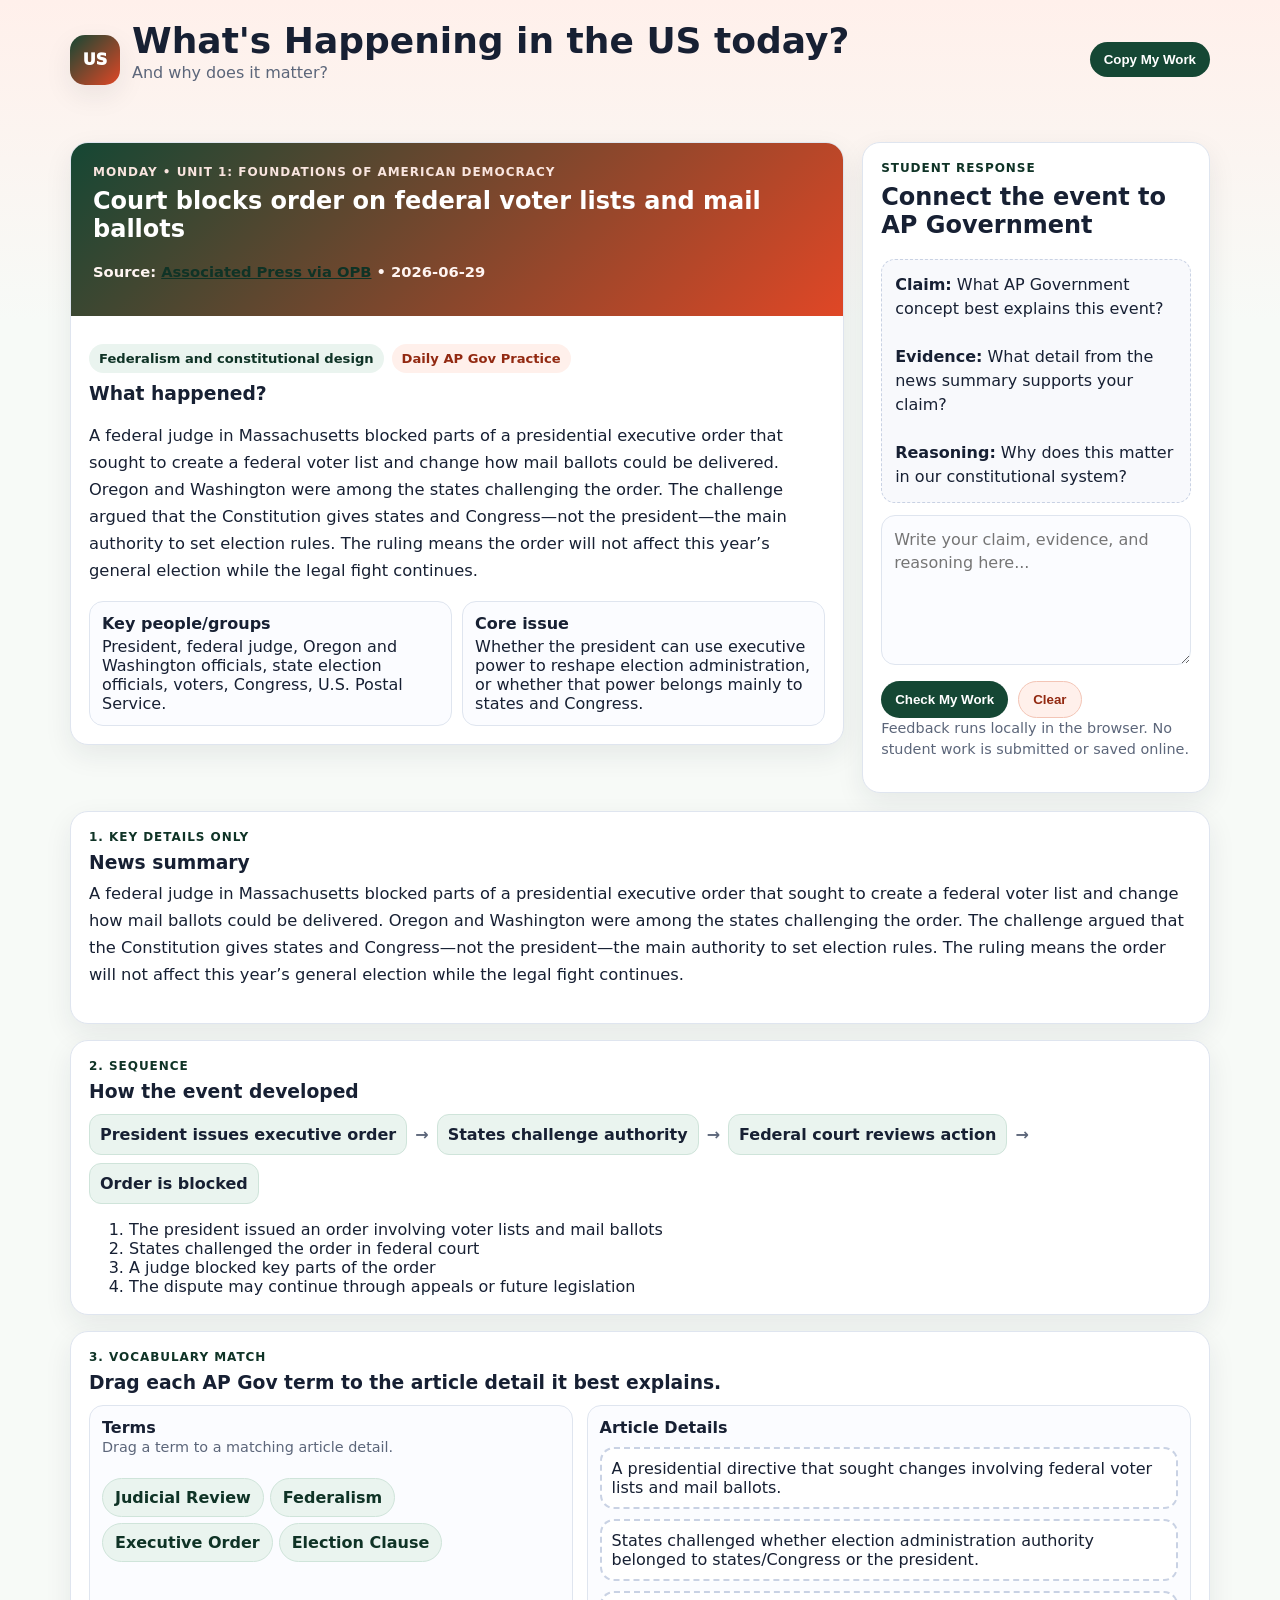
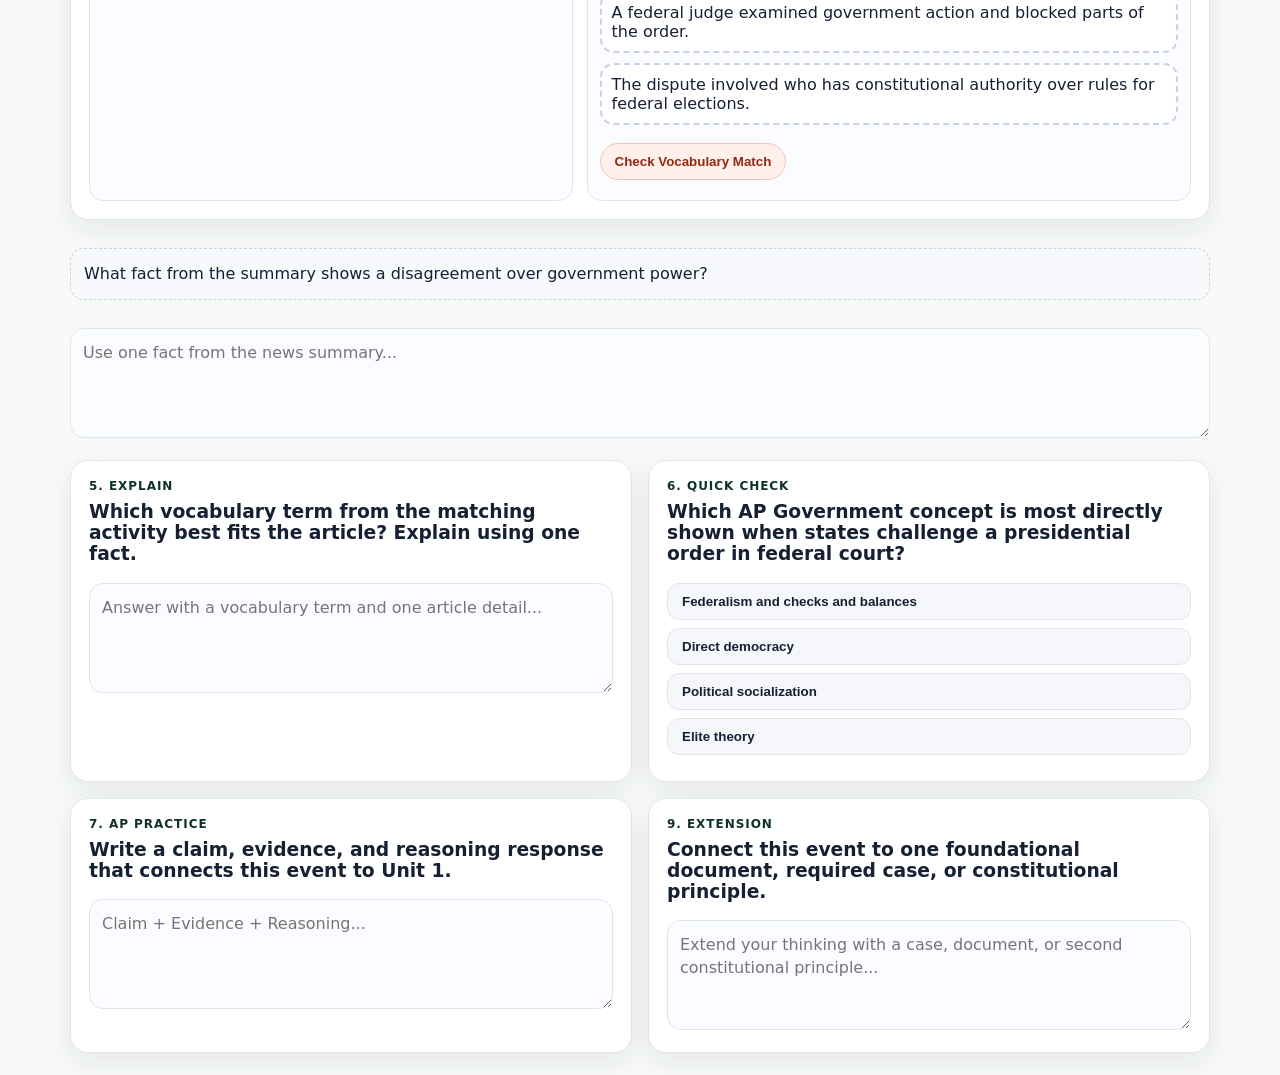
==== index.html @ f86e72f5 "Add files via upload" ====
<!DOCTYPE html>
<html lang="en">
<head>
  <meta charset="UTF-8" />
  <meta name="viewport" content="width=device-width, initial-scale=1.0" />
  <title>What's Happening in the US today?</title>
  <link rel="stylesheet" href="style.css" />
</head>
<body>
  <header class="site-header">
    <div class="brand-wrap">
      <div class="logo" aria-hidden="true">US</div>
      <div>
        <h1>What's Happening in the US today?</h1>
        <p class="subtitle">And why does it matter?</p>
      </div>
    </div>
    <button id="copyWorkBtn" class="primary-btn">Copy My Work</button>
  </header>

  <main>
    <section class="top-grid" aria-label="Daily government current event">
      <article id="dailyCard" class="card hero-card"></article>

      <aside class="card response-card">
        <p class="eyebrow">Student Response</p>
        <h2>Connect the event to AP Government</h2>
        <div class="prompt-box">
          <strong>Claim:</strong> What AP Government concept best explains this event?<br><br>
          <strong>Evidence:</strong> What detail from the news summary supports your claim?<br><br>
          <strong>Reasoning:</strong> Why does this matter in our constitutional system?
        </div>
        <label class="sr-only" for="dailyResponse">Daily AP Government response</label>
        <textarea id="dailyResponse" placeholder="Write your claim, evidence, and reasoning here..."></textarea>
        <div class="button-row">
          <button id="checkDailyBtn" class="primary-btn">Check My Work</button>
          <button id="clearFeedbackBtn" class="secondary-btn">Clear</button>
        </div>
        <div id="dailyFeedback" class="feedback-panel hidden" aria-live="polite"></div>
        <p class="small-note">Feedback runs locally in the browser. No student work is submitted or saved online.</p>
      </aside>
    </section>

    <section id="lessonFlow" class="lesson-flow" aria-label="Daily lesson flow"></section>
    <section id="dailyTasks" class="task-grid" aria-label="Daily student tasks"></section>
  </main>

  <div id="toast" class="toast" role="status" aria-live="polite">Copied!</div>
  <script src="script.js"></script>
</body>
</html>
---- style.css ----
:root{
  --mv-green:#154734;
  --mv-green-dark:#0f3326;
  --mv-orange:#e04726;
  --bg:#f7faf7;
  --card:#ffffff;
  --ink:#172033;
  --muted:#5c667a;
  --line:#dfe5ef;
  --soft-green:#eaf4ef;
  --soft-orange:#fff0eb;
  --good:#eaf8f1;
  --good-border:#9cd9bc;
  --revise:#fff8df;
  --revise-border:#e2c26a;
  --wrong:#fff0f0;
  --wrong-border:#e2a5a5;
  --shadow:0 10px 28px rgba(23,32,51,.08);
  --radius:18px;
}
*{box-sizing:border-box}
body{
  margin:0;
  font-family:Inter,system-ui,-apple-system,BlinkMacSystemFont,"Segoe UI",sans-serif;
  color:var(--ink);
  background:linear-gradient(180deg,var(--soft-orange) 0%,var(--bg) 320px);
}
.site-header,main{max-width:1180px;margin:auto;padding:22px 20px}
.site-header{display:flex;justify-content:space-between;gap:16px;align-items:center;flex-wrap:wrap}
.brand-wrap{display:flex;align-items:center;gap:12px}
.logo{width:50px;height:50px;border-radius:15px;display:grid;place-items:center;color:white;font-weight:950;background:linear-gradient(135deg,var(--mv-green),var(--mv-orange));box-shadow:var(--shadow)}
h1,h2,h3,p{margin-top:0}h1{margin-bottom:3px;font-size:clamp(1.45rem,4vw,2.25rem);line-height:1.05}.subtitle,.small-note{color:var(--muted)}
.small-note{font-size:.9rem;line-height:1.45}.top-grid{display:grid;grid-template-columns:minmax(0,1.38fr) minmax(320px,.62fr);gap:18px;align-items:start}.card,.lesson-section{background:var(--card);border:1px solid var(--line);border-radius:var(--radius);padding:18px;box-shadow:var(--shadow)}
.hero-card{padding:0;overflow:hidden}.hero-banner{padding:22px;background:linear-gradient(135deg,var(--mv-green),var(--mv-orange));color:white}.hero-body{padding:18px}.eyebrow{margin:0 0 8px;text-transform:uppercase;letter-spacing:.08em;color:var(--mv-green-dark);font-weight:900;font-size:.75rem}.hero-card .eyebrow{color:#f9e5df}.meta{color:var(--muted);font-weight:650;font-size:.92rem}.hero-card .meta{color:#fff5f2}.pillrow{display:flex;gap:8px;flex-wrap:wrap;margin:10px 0}.pill{display:inline-flex;align-items:center;border-radius:999px;padding:7px 10px;background:var(--soft-green);color:var(--mv-green-dark);font-weight:800;font-size:.82rem}.pill.orange{background:var(--soft-orange);color:#922911}.key-details{display:grid;grid-template-columns:repeat(2,minmax(0,1fr));gap:10px}.detail{border:1px solid var(--line);border-radius:14px;padding:12px;background:#fbfcff}.detail strong{display:block;margin-bottom:4px}.summary-text{font-size:1.02rem;line-height:1.65}.lesson-flow{display:grid;gap:16px;margin-top:18px}.lesson-section h3{margin-bottom:8px}.process-flow{display:flex;flex-wrap:wrap;gap:8px;align-items:center;margin:12px 0}.flow-step{background:var(--soft-green);border:1px solid #cfe4da;border-radius:12px;padding:10px;font-weight:800}.flow-arrow{font-weight:900;color:var(--muted)}.timeline{margin-bottom:0}.task-grid{display:grid;grid-template-columns:repeat(2,minmax(0,1fr));gap:16px;margin-top:18px}.prompt-box{background:#f8f9fc;border:1px dashed #c9d2e4;border-radius:14px;padding:13px;margin:12px 0;line-height:1.5}textarea{width:100%;min-height:150px;resize:vertical;border:1px solid var(--line);border-radius:14px;padding:12px;font:inherit;line-height:1.45;background:#fbfcff}.mini-response{min-height:110px}.button-row{display:flex;gap:10px;flex-wrap:wrap;margin-top:12px}button{border:0;border-radius:999px;padding:10px 14px;font-weight:800;cursor:pointer}.primary-btn{background:var(--mv-green);color:white}.secondary-btn{background:var(--soft-orange);color:#922911;border:1px solid #f3c5b6}.source-link{color:var(--mv-green-dark);font-weight:850}.mcq-choice{display:block;width:100%;text-align:left;border-radius:12px;margin:8px 0;background:#f5f7fb;color:var(--ink);border:1px solid var(--line)}.mcq-choice.correct{background:var(--good);border-color:var(--good-border)}.mcq-choice.wrong{background:var(--wrong);border-color:var(--wrong-border)}.feedback-panel,.mini-feedback{margin-top:10px;border:1px solid var(--line);border-radius:16px;background:#fbfcff;padding:14px}.mini-feedback.good,.feedback-panel.good{border-color:var(--good-border);background:var(--good)}.mini-feedback.revise,.feedback-panel.revise{border-color:var(--revise-border);background:var(--revise)}.mini-feedback.start{border-color:#c9d2e4;background:#fbfcff}.score-row{display:flex;justify-content:space-between;gap:12px;border-bottom:1px solid var(--line);padding:10px 0}.score-row:last-child{border-bottom:0}.score-badge{background:var(--soft-green);color:var(--mv-green-dark);border-radius:999px;padding:6px 10px;font-weight:900;white-space:nowrap}.feedback-list{margin-top:8px}.vocab-match{display:grid;grid-template-columns:1fr 1.25fr;gap:14px;margin-top:12px}.term-bank,.drop-list{border:1px solid var(--line);border-radius:14px;padding:12px;background:#fbfcff}.term-chip{display:inline-block;margin:6px 6px 0 0;border-radius:999px;padding:9px 12px;background:var(--soft-green);color:var(--mv-green-dark);font-weight:850;cursor:grab;border:1px solid #cfe4da}.drop-zone{min-height:52px;border:2px dashed #c9d2e4;border-radius:14px;padding:10px;margin:10px 0;background:white}.drop-zone.over{border-color:var(--mv-green);background:var(--soft-green)}.drop-zone.correct{border-color:var(--good-border);background:var(--good)}.drop-zone.wrong{border-color:var(--wrong-border);background:var(--wrong)}.drop-zone .placed{font-weight:900;color:var(--mv-green-dark)}.hidden{display:none}.toast{position:fixed;right:18px;bottom:18px;background:var(--ink);color:white;padding:12px 16px;border-radius:999px;box-shadow:var(--shadow);opacity:0;transform:translateY(10px);transition:.2s}.toast.show{opacity:1;transform:translateY(0)}.sr-only{position:absolute;width:1px;height:1px;padding:0;margin:-1px;overflow:hidden;clip:rect(0,0,0,0);white-space:nowrap;border:0}
@media(max-width:850px){.site-header,main{padding:16px}.top-grid,.task-grid,.key-details,.vocab-match{grid-template-columns:1fr}.button-row{width:100%}.button-row button,.site-header button{flex:1}.flow-arrow{display:none}}
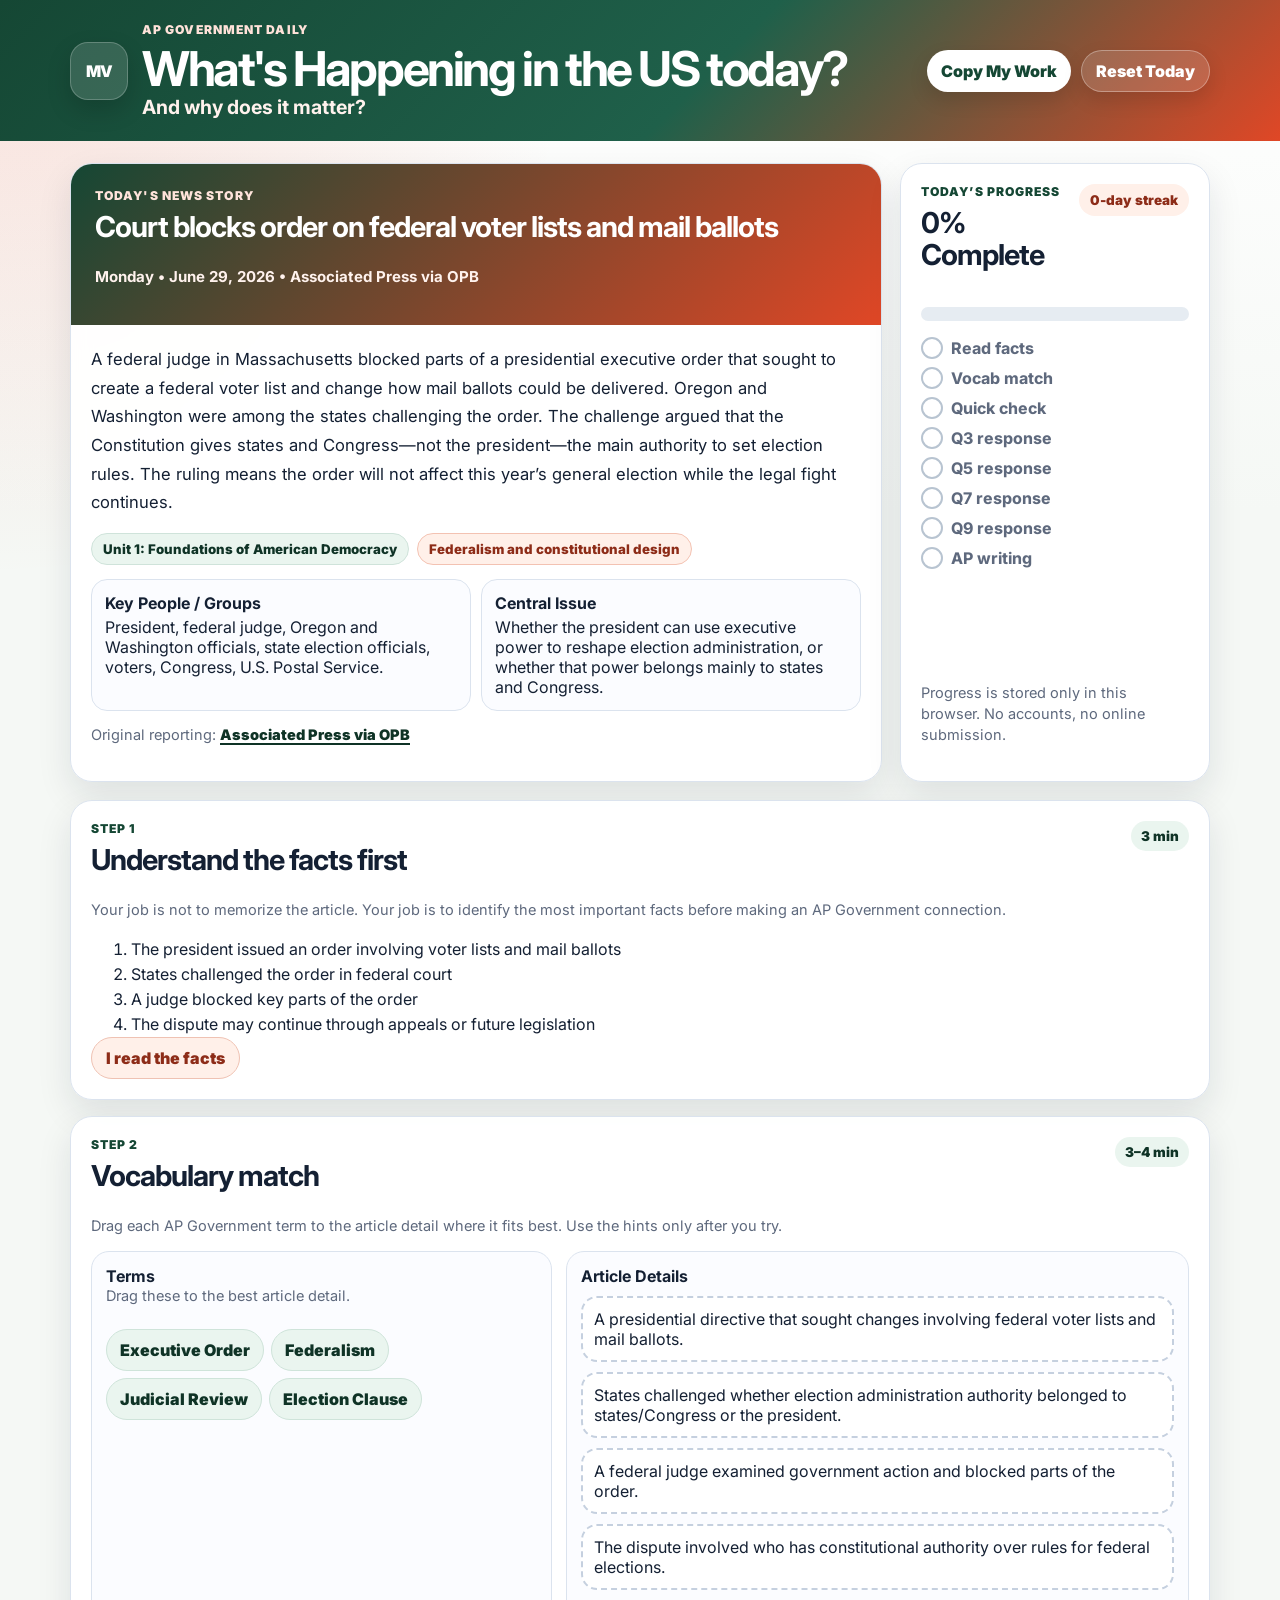
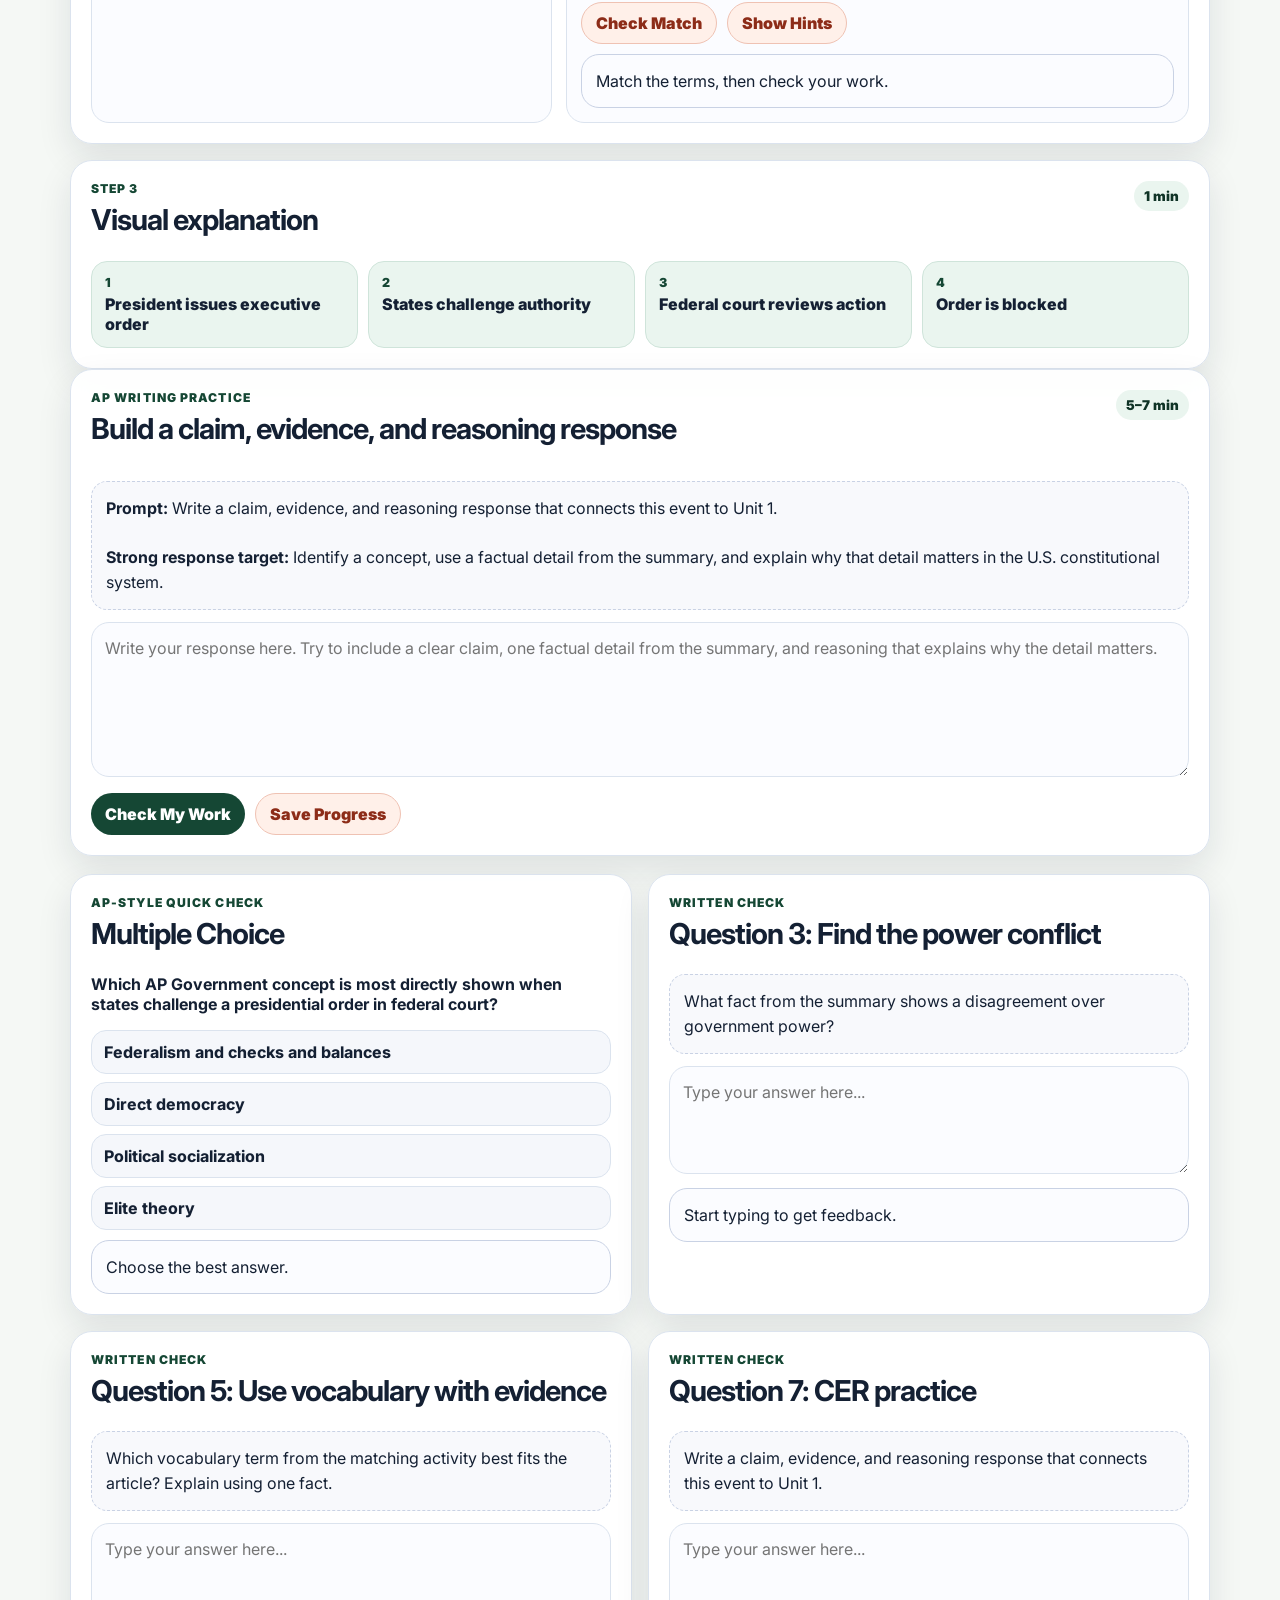
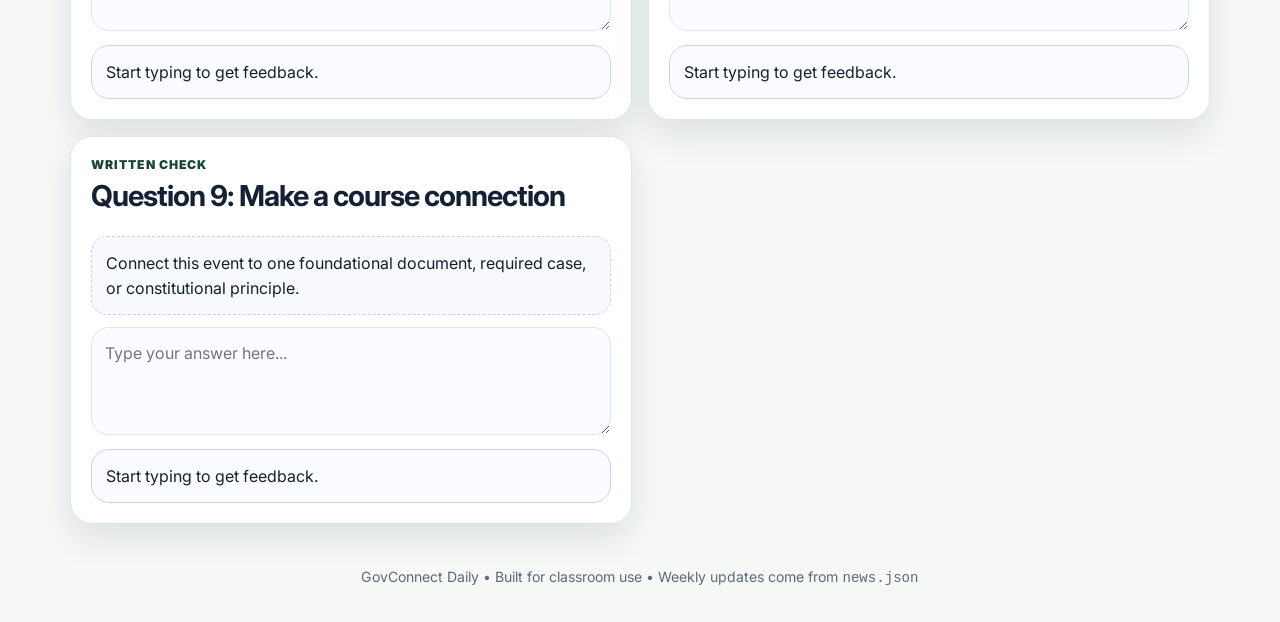
==== commit f635a644: "Add files via upload" ====
--- a/index.html
+++ b/index.html
@@ -3,49 +3,82 @@
 <head>
   <meta charset="UTF-8" />
   <meta name="viewport" content="width=device-width, initial-scale=1.0" />
+  <meta name="description" content="A daily AP Government current-events learning activity." />
   <title>What's Happening in the US today?</title>
+  <link rel="preconnect" href="https://fonts.googleapis.com">
+  <link rel="preconnect" href="https://fonts.gstatic.com" crossorigin>
+  <link href="https://fonts.googleapis.com/css2?family=Inter:wght@400;600;700;800;900&display=swap" rel="stylesheet">
   <link rel="stylesheet" href="style.css" />
 </head>
 <body>
+  <a class="skip-link" href="#mainContent">Skip to lesson</a>
+
   <header class="site-header">
-    <div class="brand-wrap">
-      <div class="logo" aria-hidden="true">US</div>
-      <div>
-        <h1>What's Happening in the US today?</h1>
-        <p class="subtitle">And why does it matter?</p>
+    <div class="header-shell">
+      <div class="brand-wrap">
+        <div class="logo" aria-hidden="true">MV</div>
+        <div>
+          <p class="eyebrow light">AP Government Daily</p>
+          <h1>What's Happening in the US today?</h1>
+          <p class="subtitle">And why does it matter?</p>
+        </div>
+      </div>
+      <div class="header-actions">
+        <button id="copyWorkBtn" class="header-btn">Copy My Work</button>
+        <button id="resetDayBtn" class="header-btn secondary">Reset Today</button>
       </div>
     </div>
-    <button id="copyWorkBtn" class="primary-btn">Copy My Work</button>
   </header>
 
-  <main>
-    <section class="top-grid" aria-label="Daily government current event">
-      <article id="dailyCard" class="card hero-card"></article>
+  <main id="mainContent" class="app-shell">
+    <section class="dashboard-grid" aria-label="Daily overview">
+      <article id="dailyCard" class="card hero-card loading-card">
+        <p class="eyebrow">Loading</p>
+        <h2>Loading today's story...</h2>
+      </article>
 
-      <aside class="card response-card">
-        <p class="eyebrow">Student Response</p>
-        <h2>Connect the event to AP Government</h2>
-        <div class="prompt-box">
-          <strong>Claim:</strong> What AP Government concept best explains this event?<br><br>
-          <strong>Evidence:</strong> What detail from the news summary supports your claim?<br><br>
-          <strong>Reasoning:</strong> Why does this matter in our constitutional system?
+      <aside class="card progress-card" aria-label="Progress tracker">
+        <div class="progress-topline">
+          <div>
+            <p class="eyebrow">Today’s Progress</p>
+            <h2 id="progressLabel">0% Complete</h2>
+          </div>
+          <div id="streakBadge" class="streak-badge" title="Stored only on this device">0-day streak</div>
         </div>
-        <label class="sr-only" for="dailyResponse">Daily AP Government response</label>
-        <textarea id="dailyResponse" placeholder="Write your claim, evidence, and reasoning here..."></textarea>
-        <div class="button-row">
-          <button id="checkDailyBtn" class="primary-btn">Check My Work</button>
-          <button id="clearFeedbackBtn" class="secondary-btn">Clear</button>
-        </div>
-        <div id="dailyFeedback" class="feedback-panel hidden" aria-live="polite"></div>
-        <p class="small-note">Feedback runs locally in the browser. No student work is submitted or saved online.</p>
+        <div class="progress-track" aria-hidden="true"><div id="progressFill" class="progress-fill"></div></div>
+        <ol id="progressSteps" class="progress-steps"></ol>
+        <p class="small-note privacy-note">Progress is stored only in this browser. No accounts, no online submission.</p>
       </aside>
     </section>
 
     <section id="lessonFlow" class="lesson-flow" aria-label="Daily lesson flow"></section>
+
+    <section class="card response-card" aria-label="AP Government written response">
+      <div class="section-heading">
+        <div>
+          <p class="eyebrow">AP Writing Practice</p>
+          <h2>Build a claim, evidence, and reasoning response</h2>
+        </div>
+        <span class="time-pill">5–7 min</span>
+      </div>
+      <div id="writingPrompt" class="prompt-box"></div>
+      <label class="sr-only" for="dailyResponse">Daily AP Government response</label>
+      <textarea id="dailyResponse" placeholder="Write your response here. Try to include a clear claim, one factual detail from the summary, and reasoning that explains why the detail matters."></textarea>
+      <div class="button-row">
+        <button id="checkDailyBtn" class="primary-btn">Check My Work</button>
+        <button id="saveDailyBtn" class="secondary-btn">Save Progress</button>
+      </div>
+      <div id="dailyFeedback" class="feedback-panel hidden" aria-live="polite"></div>
+    </section>
+
     <section id="dailyTasks" class="task-grid" aria-label="Daily student tasks"></section>
   </main>
 
-  <div id="toast" class="toast" role="status" aria-live="polite">Copied!</div>
+  <footer class="footer-shell">
+    <p>GovConnect Daily • Built for classroom use • Weekly updates come from <code>news.json</code></p>
+  </footer>
+
+  <div id="toast" class="toast" role="status" aria-live="polite">Saved</div>
   <script src="script.js"></script>
 </body>
 </html>
--- a/style.css
+++ b/style.css
@@ -1,35 +1,31 @@
 :root{
   --mv-green:#154734;
-  --mv-green-dark:#0f3326;
+  --mv-green-2:#0f3326;
+  --mv-green-3:#1f6a50;
   --mv-orange:#e04726;
-  --bg:#f7faf7;
+  --mv-orange-2:#b93419;
+  --cream:#fff8f1;
+  --bg:#f5f8f5;
   --card:#ffffff;
-  --ink:#172033;
-  --muted:#5c667a;
-  --line:#dfe5ef;
-  --soft-green:#eaf4ef;
-  --soft-orange:#fff0eb;
+  --ink:#142033;
+  --muted:#5e697d;
+  --line:#dbe3ee;
+  --soft-green:#eaf5ef;
+  --soft-orange:#fff0e9;
+  --soft-blue:#f3f7fb;
   --good:#eaf8f1;
-  --good-border:#9cd9bc;
-  --revise:#fff8df;
-  --revise-border:#e2c26a;
+  --good-border:#8ac9aa;
+  --revise:#fff8dc;
+  --revise-border:#d9bb55;
   --wrong:#fff0f0;
-  --wrong-border:#e2a5a5;
-  --shadow:0 10px 28px rgba(23,32,51,.08);
-  --radius:18px;
+  --wrong-border:#dd9999;
+  --shadow:0 14px 34px rgba(20,32,51,.10);
+  --shadow-soft:0 8px 20px rgba(20,32,51,.07);
+  --radius:22px;
 }
 *{box-sizing:border-box}
-body{
-  margin:0;
-  font-family:Inter,system-ui,-apple-system,BlinkMacSystemFont,"Segoe UI",sans-serif;
-  color:var(--ink);
-  background:linear-gradient(180deg,var(--soft-orange) 0%,var(--bg) 320px);
-}
-.site-header,main{max-width:1180px;margin:auto;padding:22px 20px}
-.site-header{display:flex;justify-content:space-between;gap:16px;align-items:center;flex-wrap:wrap}
-.brand-wrap{display:flex;align-items:center;gap:12px}
-.logo{width:50px;height:50px;border-radius:15px;display:grid;place-items:center;color:white;font-weight:950;background:linear-gradient(135deg,var(--mv-green),var(--mv-orange));box-shadow:var(--shadow)}
-h1,h2,h3,p{margin-top:0}h1{margin-bottom:3px;font-size:clamp(1.45rem,4vw,2.25rem);line-height:1.05}.subtitle,.small-note{color:var(--muted)}
-.small-note{font-size:.9rem;line-height:1.45}.top-grid{display:grid;grid-template-columns:minmax(0,1.38fr) minmax(320px,.62fr);gap:18px;align-items:start}.card,.lesson-section{background:var(--card);border:1px solid var(--line);border-radius:var(--radius);padding:18px;box-shadow:var(--shadow)}
-.hero-card{padding:0;overflow:hidden}.hero-banner{padding:22px;background:linear-gradient(135deg,var(--mv-green),var(--mv-orange));color:white}.hero-body{padding:18px}.eyebrow{margin:0 0 8px;text-transform:uppercase;letter-spacing:.08em;color:var(--mv-green-dark);font-weight:900;font-size:.75rem}.hero-card .eyebrow{color:#f9e5df}.meta{color:var(--muted);font-weight:650;font-size:.92rem}.hero-card .meta{color:#fff5f2}.pillrow{display:flex;gap:8px;flex-wrap:wrap;margin:10px 0}.pill{display:inline-flex;align-items:center;border-radius:999px;padding:7px 10px;background:var(--soft-green);color:var(--mv-green-dark);font-weight:800;font-size:.82rem}.pill.orange{background:var(--soft-orange);color:#922911}.key-details{display:grid;grid-template-columns:repeat(2,minmax(0,1fr));gap:10px}.detail{border:1px solid var(--line);border-radius:14px;padding:12px;background:#fbfcff}.detail strong{display:block;margin-bottom:4px}.summary-text{font-size:1.02rem;line-height:1.65}.lesson-flow{display:grid;gap:16px;margin-top:18px}.lesson-section h3{margin-bottom:8px}.process-flow{display:flex;flex-wrap:wrap;gap:8px;align-items:center;margin:12px 0}.flow-step{background:var(--soft-green);border:1px solid #cfe4da;border-radius:12px;padding:10px;font-weight:800}.flow-arrow{font-weight:900;color:var(--muted)}.timeline{margin-bottom:0}.task-grid{display:grid;grid-template-columns:repeat(2,minmax(0,1fr));gap:16px;margin-top:18px}.prompt-box{background:#f8f9fc;border:1px dashed #c9d2e4;border-radius:14px;padding:13px;margin:12px 0;line-height:1.5}textarea{width:100%;min-height:150px;resize:vertical;border:1px solid var(--line);border-radius:14px;padding:12px;font:inherit;line-height:1.45;background:#fbfcff}.mini-response{min-height:110px}.button-row{display:flex;gap:10px;flex-wrap:wrap;margin-top:12px}button{border:0;border-radius:999px;padding:10px 14px;font-weight:800;cursor:pointer}.primary-btn{background:var(--mv-green);color:white}.secondary-btn{background:var(--soft-orange);color:#922911;border:1px solid #f3c5b6}.source-link{color:var(--mv-green-dark);font-weight:850}.mcq-choice{display:block;width:100%;text-align:left;border-radius:12px;margin:8px 0;background:#f5f7fb;color:var(--ink);border:1px solid var(--line)}.mcq-choice.correct{background:var(--good);border-color:var(--good-border)}.mcq-choice.wrong{background:var(--wrong);border-color:var(--wrong-border)}.feedback-panel,.mini-feedback{margin-top:10px;border:1px solid var(--line);border-radius:16px;background:#fbfcff;padding:14px}.mini-feedback.good,.feedback-panel.good{border-color:var(--good-border);background:var(--good)}.mini-feedback.revise,.feedback-panel.revise{border-color:var(--revise-border);background:var(--revise)}.mini-feedback.start{border-color:#c9d2e4;background:#fbfcff}.score-row{display:flex;justify-content:space-between;gap:12px;border-bottom:1px solid var(--line);padding:10px 0}.score-row:last-child{border-bottom:0}.score-badge{background:var(--soft-green);color:var(--mv-green-dark);border-radius:999px;padding:6px 10px;font-weight:900;white-space:nowrap}.feedback-list{margin-top:8px}.vocab-match{display:grid;grid-template-columns:1fr 1.25fr;gap:14px;margin-top:12px}.term-bank,.drop-list{border:1px solid var(--line);border-radius:14px;padding:12px;background:#fbfcff}.term-chip{display:inline-block;margin:6px 6px 0 0;border-radius:999px;padding:9px 12px;background:var(--soft-green);color:var(--mv-green-dark);font-weight:850;cursor:grab;border:1px solid #cfe4da}.drop-zone{min-height:52px;border:2px dashed #c9d2e4;border-radius:14px;padding:10px;margin:10px 0;background:white}.drop-zone.over{border-color:var(--mv-green);background:var(--soft-green)}.drop-zone.correct{border-color:var(--good-border);background:var(--good)}.drop-zone.wrong{border-color:var(--wrong-border);background:var(--wrong)}.drop-zone .placed{font-weight:900;color:var(--mv-green-dark)}.hidden{display:none}.toast{position:fixed;right:18px;bottom:18px;background:var(--ink);color:white;padding:12px 16px;border-radius:999px;box-shadow:var(--shadow);opacity:0;transform:translateY(10px);transition:.2s}.toast.show{opacity:1;transform:translateY(0)}.sr-only{position:absolute;width:1px;height:1px;padding:0;margin:-1px;overflow:hidden;clip:rect(0,0,0,0);white-space:nowrap;border:0}
-@media(max-width:850px){.site-header,main{padding:16px}.top-grid,.task-grid,.key-details,.vocab-match{grid-template-columns:1fr}.button-row{width:100%}.button-row button,.site-header button{flex:1}.flow-arrow{display:none}}
+html{scroll-behavior:smooth}
+body{margin:0;font-family:Inter,system-ui,-apple-system,BlinkMacSystemFont,"Segoe UI",sans-serif;color:var(--ink);background:radial-gradient(circle at top left,rgba(224,71,38,.16),transparent 36rem),linear-gradient(180deg,#fff 0%,var(--bg) 32rem);}
+button,textarea,input{font:inherit}button{border:0;cursor:pointer}button:focus-visible,textarea:focus-visible,.term-chip:focus-visible,.drop-zone:focus-visible{outline:3px solid rgba(224,71,38,.35);outline-offset:2px}.skip-link{position:absolute;left:-999px;top:auto;background:var(--mv-green);color:white;padding:10px;border-radius:10px;z-index:100}.skip-link:focus{left:12px;top:12px}.site-header{background:linear-gradient(135deg,var(--mv-green),#1f604a 55%,var(--mv-orange));color:white}.header-shell,.app-shell,.footer-shell{max-width:1180px;margin:auto;padding:22px 20px}.header-shell{display:flex;justify-content:space-between;align-items:center;gap:18px;flex-wrap:wrap}.brand-wrap{display:flex;align-items:center;gap:14px}.logo{width:58px;height:58px;border-radius:18px;display:grid;place-items:center;background:rgba(255,255,255,.14);border:1px solid rgba(255,255,255,.22);font-weight:950;letter-spacing:-.04em;box-shadow:0 10px 24px rgba(0,0,0,.16)}h1,h2,h3,p{margin-top:0}h1{margin-bottom:3px;font-size:clamp(1.65rem,4.5vw,3rem);line-height:.98;letter-spacing:-.05em}h2{font-size:clamp(1.25rem,2.3vw,1.8rem);line-height:1.12;letter-spacing:-.035em}h3{font-size:1.12rem;letter-spacing:-.02em}.subtitle{font-size:clamp(1rem,2vw,1.22rem);margin:0;color:#fff2ed;font-weight:700}.eyebrow{margin:0 0 8px;text-transform:uppercase;letter-spacing:.09em;color:var(--mv-green);font-weight:950;font-size:.76rem}.eyebrow.light{color:#ffe2d9}.header-actions{display:flex;gap:10px;flex-wrap:wrap}.header-btn{background:white;color:var(--mv-green);border-radius:999px;padding:10px 14px;font-weight:900;box-shadow:0 8px 20px rgba(0,0,0,.12)}.header-btn.secondary{background:rgba(255,255,255,.14);color:white;border:1px solid rgba(255,255,255,.32)}.dashboard-grid{display:grid;grid-template-columns:minmax(0,1.45fr) minmax(310px,.55fr);gap:18px;align-items:stretch}.card,.lesson-section{background:rgba(255,255,255,.94);border:1px solid var(--line);border-radius:var(--radius);padding:20px;box-shadow:var(--shadow);backdrop-filter:blur(10px)}.hero-card{padding:0;overflow:hidden}.hero-banner{padding:24px;background:linear-gradient(135deg,var(--mv-green),var(--mv-orange));color:white}.hero-banner .eyebrow{color:#ffe4db}.hero-banner .meta{color:#fff2ed}.hero-body{padding:20px}.meta{color:var(--muted);font-weight:700;font-size:.94rem}.summary-text{font-size:1.04rem;line-height:1.72}.pillrow{display:flex;gap:8px;flex-wrap:wrap;margin:12px 0}.pill{display:inline-flex;align-items:center;border-radius:999px;padding:7px 11px;background:var(--soft-green);color:var(--mv-green-2);font-weight:850;font-size:.83rem;border:1px solid #cfe3da}.pill.orange{background:var(--soft-orange);color:#8d2c18;border-color:#f3c2b2}.source-link{color:var(--mv-green-2);font-weight:900;text-decoration-thickness:2px;text-underline-offset:3px}.key-details{display:grid;grid-template-columns:repeat(2,minmax(0,1fr));gap:10px;margin-top:14px}.detail{border:1px solid var(--line);border-radius:16px;padding:13px;background:#fbfcff}.detail strong{display:block;margin-bottom:4px}.progress-card{display:flex;flex-direction:column}.progress-topline{display:flex;justify-content:space-between;gap:12px;align-items:start}.streak-badge{border-radius:999px;padding:8px 11px;background:var(--soft-orange);color:#8d2c18;font-weight:900;font-size:.84rem;white-space:nowrap}.progress-track{height:14px;background:#e6ecf2;border-radius:999px;overflow:hidden;margin:12px 0 10px}.progress-fill{height:100%;width:0;background:linear-gradient(90deg,var(--mv-green),var(--mv-orange));transition:width .35s ease}.progress-steps{list-style:none;padding:0;margin:6px 0;display:grid;gap:8px}.progress-steps li{display:flex;align-items:center;gap:8px;color:var(--muted);font-weight:750}.progress-steps li::before{content:"";width:18px;height:18px;border-radius:999px;border:2px solid #b8c4d1;display:inline-block}.progress-steps li.done{color:var(--mv-green-2)}.progress-steps li.done::before{background:var(--mv-green);border-color:var(--mv-green);box-shadow:inset 0 0 0 4px white}.small-note{color:var(--muted);font-size:.91rem;line-height:1.45}.privacy-note{margin-top:auto}.lesson-flow{display:grid;gap:16px;margin-top:18px}.section-heading{display:flex;justify-content:space-between;gap:12px;align-items:start}.time-pill{background:var(--soft-green);color:var(--mv-green-2);font-weight:900;border-radius:999px;padding:7px 10px;font-size:.84rem;white-space:nowrap}.flow-grid{display:grid;grid-template-columns:repeat(4,minmax(0,1fr));gap:10px}.flow-step{background:var(--soft-green);border:1px solid #cfe4da;border-radius:16px;padding:13px;font-weight:850;position:relative}.flow-step span{display:block;color:var(--mv-green);font-weight:950;font-size:.78rem;text-transform:uppercase;letter-spacing:.06em;margin-bottom:4px}.timeline{margin-bottom:0;line-height:1.55}.vocab-match{display:grid;grid-template-columns:1fr 1.35fr;gap:14px;margin-top:12px}.term-bank,.drop-list{border:1px solid var(--line);border-radius:18px;padding:14px;background:#fbfcff}.term-chip{display:inline-flex;align-items:center;margin:7px 7px 0 0;border-radius:999px;padding:10px 13px;background:var(--soft-green);color:var(--mv-green-2);font-weight:900;cursor:grab;border:1px solid #cfe4da;user-select:none}.term-chip.used{opacity:.36}.term-chip:active{cursor:grabbing}.drop-zone{min-height:62px;border:2px dashed #c5d0df;border-radius:16px;padding:11px;margin:10px 0;background:white;transition:.15s}.drop-zone.over{border-color:var(--mv-green);background:var(--soft-green)}.drop-zone.correct{border-color:var(--good-border);background:var(--good)}.drop-zone.wrong{border-color:var(--wrong-border);background:var(--wrong)}.drop-zone .placed{display:inline-block;margin-top:8px;font-weight:950;color:var(--mv-green-2);background:var(--soft-green);border:1px solid #cfe4da;border-radius:999px;padding:6px 9px}.hint{margin-top:6px;color:var(--muted);font-size:.9rem}.task-grid{display:grid;grid-template-columns:repeat(2,minmax(0,1fr));gap:16px;margin-top:18px}.prompt-box{background:#f8f9fc;border:1px dashed #c9d2e4;border-radius:16px;padding:14px;margin:12px 0;line-height:1.55}textarea{width:100%;min-height:155px;resize:vertical;border:1px solid var(--line);border-radius:18px;padding:13px;line-height:1.5;background:#fbfcff;color:var(--ink)}.mini-response{min-height:108px}.button-row{display:flex;gap:10px;flex-wrap:wrap;margin-top:12px}.primary-btn,.secondary-btn{border-radius:999px;padding:10px 14px;font-weight:900}.primary-btn{background:var(--mv-green);color:white}.primary-btn:hover{background:var(--mv-green-2)}.secondary-btn{background:var(--soft-orange);color:#8d2c18;border:1px solid #efc2b3}.mini-feedback,.feedback-panel{margin-top:10px;border:1px solid var(--line);border-radius:18px;background:#fbfcff;padding:14px;line-height:1.5}.mini-feedback.good,.feedback-panel.good{border-color:var(--good-border);background:var(--good)}.mini-feedback.revise,.feedback-panel.revise{border-color:var(--revise-border);background:var(--revise)}.mini-feedback.start,.feedback-panel.start{border-color:#c9d2e4;background:#fbfcff}.score-row{display:grid;grid-template-columns:minmax(0,1fr) auto;gap:12px;border-bottom:1px solid rgba(0,0,0,.08);padding:10px 0;align-items:center}.score-row:last-child{border-bottom:0}.score-badge{background:white;color:var(--mv-green-2);border:1px solid #cfe4da;border-radius:999px;padding:6px 10px;font-weight:950;white-space:nowrap}.feedback-list{margin:8px 0 0}.mcq-choice{display:block;width:100%;text-align:left;border-radius:15px;margin:8px 0;background:#f5f7fb;color:var(--ink);border:1px solid var(--line);padding:11px 12px;font-weight:750}.mcq-choice.correct{background:var(--good);border-color:var(--good-border)}.mcq-choice.wrong{background:var(--wrong);border-color:var(--wrong-border)}.footer-shell{text-align:center;color:var(--muted);font-size:.88rem}.hidden{display:none!important}.toast{position:fixed;right:18px;bottom:18px;background:var(--ink);color:white;padding:12px 16px;border-radius:999px;box-shadow:var(--shadow);opacity:0;transform:translateY(10px);transition:.22s;z-index:50}.toast.show{opacity:1;transform:translateY(0)}.loading-card{min-height:230px;padding:20px}.sr-only{position:absolute;width:1px;height:1px;padding:0;margin:-1px;overflow:hidden;clip:rect(0,0,0,0);white-space:nowrap;border:0}
+@media(max-width:900px){.dashboard-grid,.task-grid,.key-details,.vocab-match,.flow-grid{grid-template-columns:1fr}.header-shell,.app-shell,.footer-shell{padding:16px}.button-row button,.header-actions button{flex:1}.section-heading{flex-direction:column}.hero-banner{padding:20px}.card,.lesson-section{padding:16px}}
+@media(prefers-reduced-motion:reduce){*{scroll-behavior:auto!important;transition:none!important;animation:none!important}}
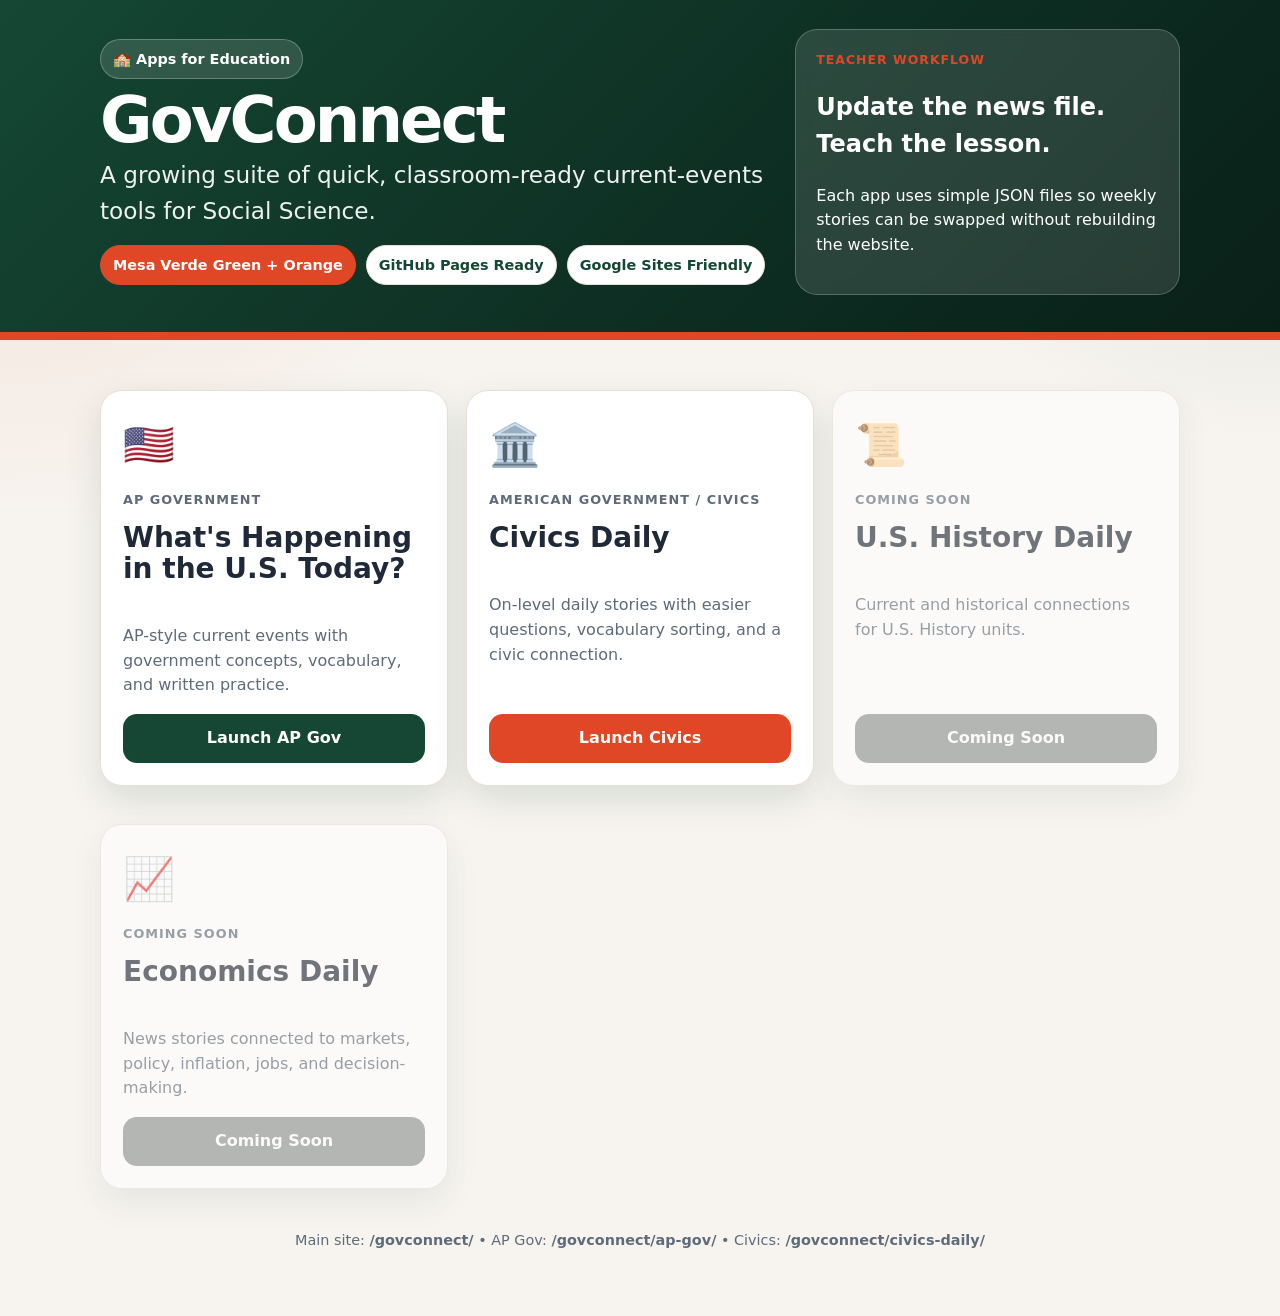
==== commit 5d2bd116: "Add files via upload" ====
--- a/index.html
+++ b/index.html
@@ -1,84 +1,63 @@
-<!DOCTYPE html>
+<!doctype html>
 <html lang="en">
 <head>
-  <meta charset="UTF-8" />
-  <meta name="viewport" content="width=device-width, initial-scale=1.0" />
-  <meta name="description" content="A daily AP Government current-events learning activity." />
-  <title>What's Happening in the US today?</title>
-  <link rel="preconnect" href="https://fonts.googleapis.com">
-  <link rel="preconnect" href="https://fonts.gstatic.com" crossorigin>
-  <link href="https://fonts.googleapis.com/css2?family=Inter:wght@400;600;700;800;900&display=swap" rel="stylesheet">
-  <link rel="stylesheet" href="style.css" />
+  <meta charset="utf-8" />
+  <meta name="viewport" content="width=device-width, initial-scale=1" />
+  <title>GovConnect</title>
+  <meta name="description" content="GovConnect classroom current-events apps for government, civics, history, and economics." />
+  <link rel="stylesheet" href="shared/css/design-system.css" />
+  <style>
+    .app-grid{display:grid;grid-template-columns:repeat(auto-fit,minmax(260px,1fr));gap:18px;margin-top:24px}.app-card{display:flex;flex-direction:column;min-height:250px}.app-icon{font-size:2.6rem}.app-card p{color:var(--muted)}.launch{margin-top:auto;text-decoration:none;display:inline-flex;align-items:center;justify-content:center}.disabled{opacity:.62}.disabled .btn{background:#8a918d}.topline{font-weight:900;text-transform:uppercase;letter-spacing:.08em;color:var(--mv-orange);font-size:.8rem}.landing-hero{min-height:340px;display:flex;align-items:center}.small-note{font-size:.92rem;color:var(--muted)}
+  </style>
 </head>
 <body>
-  <a class="skip-link" href="#mainContent">Skip to lesson</a>
-
-  <header class="site-header">
-    <div class="header-shell">
-      <div class="brand-wrap">
-        <div class="logo" aria-hidden="true">MV</div>
-        <div>
-          <p class="eyebrow light">AP Government Daily</p>
-          <h1>What's Happening in the US today?</h1>
-          <p class="subtitle">And why does it matter?</p>
-        </div>
+  <header class="hero landing-hero">
+    <div class="container hero-grid">
+      <div>
+        <span class="kicker">🏫 Apps for Education</span>
+        <h1>GovConnect</h1>
+        <p class="subtitle">A growing suite of quick, classroom-ready current-events tools for Social Science.</p>
+        <div class="meta-row"><span class="pill orange">Mesa Verde Green + Orange</span><span class="pill">GitHub Pages Ready</span><span class="pill">Google Sites Friendly</span></div>
       </div>
-      <div class="header-actions">
-        <button id="copyWorkBtn" class="header-btn">Copy My Work</button>
-        <button id="resetDayBtn" class="header-btn secondary">Reset Today</button>
-      </div>
+      <aside class="hero-card">
+        <div class="section-label">Teacher Workflow</div>
+        <h2>Update the news file. Teach the lesson.</h2>
+        <p>Each app uses simple JSON files so weekly stories can be swapped without rebuilding the website.</p>
+      </aside>
     </div>
   </header>
-
-  <main id="mainContent" class="app-shell">
-    <section class="dashboard-grid" aria-label="Daily overview">
-      <article id="dailyCard" class="card hero-card loading-card">
-        <p class="eyebrow">Loading</p>
-        <h2>Loading today's story...</h2>
+  <main class="container">
+    <div class="app-grid">
+      <article class="card app-card">
+        <div class="app-icon">🇺🇸</div>
+        <p class="topline">AP Government</p>
+        <h2>What's Happening in the U.S. Today?</h2>
+        <p>AP-style current events with government concepts, vocabulary, and written practice.</p>
+        <a class="btn launch" href="ap-gov/">Launch AP Gov</a>
       </article>
-
-      <aside class="card progress-card" aria-label="Progress tracker">
-        <div class="progress-topline">
-          <div>
-            <p class="eyebrow">Today’s Progress</p>
-            <h2 id="progressLabel">0% Complete</h2>
-          </div>
-          <div id="streakBadge" class="streak-badge" title="Stored only on this device">0-day streak</div>
-        </div>
-        <div class="progress-track" aria-hidden="true"><div id="progressFill" class="progress-fill"></div></div>
-        <ol id="progressSteps" class="progress-steps"></ol>
-        <p class="small-note privacy-note">Progress is stored only in this browser. No accounts, no online submission.</p>
-      </aside>
-    </section>
-
-    <section id="lessonFlow" class="lesson-flow" aria-label="Daily lesson flow"></section>
-
-    <section class="card response-card" aria-label="AP Government written response">
-      <div class="section-heading">
-        <div>
-          <p class="eyebrow">AP Writing Practice</p>
-          <h2>Build a claim, evidence, and reasoning response</h2>
-        </div>
-        <span class="time-pill">5–7 min</span>
-      </div>
-      <div id="writingPrompt" class="prompt-box"></div>
-      <label class="sr-only" for="dailyResponse">Daily AP Government response</label>
-      <textarea id="dailyResponse" placeholder="Write your response here. Try to include a clear claim, one factual detail from the summary, and reasoning that explains why the detail matters."></textarea>
-      <div class="button-row">
-        <button id="checkDailyBtn" class="primary-btn">Check My Work</button>
-        <button id="saveDailyBtn" class="secondary-btn">Save Progress</button>
-      </div>
-      <div id="dailyFeedback" class="feedback-panel hidden" aria-live="polite"></div>
-    </section>
-
-    <section id="dailyTasks" class="task-grid" aria-label="Daily student tasks"></section>
+      <article class="card app-card">
+        <div class="app-icon">🏛️</div>
+        <p class="topline">American Government / Civics</p>
+        <h2>Civics Daily</h2>
+        <p>On-level daily stories with easier questions, vocabulary sorting, and a civic connection.</p>
+        <a class="btn orange launch" href="civics-daily/">Launch Civics</a>
+      </article>
+      <article class="card app-card disabled">
+        <div class="app-icon">📜</div>
+        <p class="topline">Coming Soon</p>
+        <h2>U.S. History Daily</h2>
+        <p>Current and historical connections for U.S. History units.</p>
+        <span class="btn launch">Coming Soon</span>
+      </article>
+      <article class="card app-card disabled">
+        <div class="app-icon">📈</div>
+        <p class="topline">Coming Soon</p>
+        <h2>Economics Daily</h2>
+        <p>News stories connected to markets, policy, inflation, jobs, and decision-making.</p>
+        <span class="btn launch">Coming Soon</span>
+      </article>
+    </div>
+    <p class="footer-note">Main site: <strong>/govconnect/</strong> • AP Gov: <strong>/govconnect/ap-gov/</strong> • Civics: <strong>/govconnect/civics-daily/</strong></p>
   </main>
-
-  <footer class="footer-shell">
-    <p>GovConnect Daily • Built for classroom use • Weekly updates come from <code>news.json</code></p>
-  </footer>
-
-  <div id="toast" class="toast" role="status" aria-live="polite">Saved</div>
-  <script src="script.js"></script>
 </body>
 </html>
--- a/shared/css/design-system.css
+++ b/shared/css/design-system.css
@@ -0,0 +1,49 @@
+:root{
+  --mv-green:#154734;
+  --mv-orange:#e04726;
+  --mv-light:#f7f4ef;
+  --mv-cream:#fffaf2;
+  --ink:#1f2937;
+  --muted:#5f6b7a;
+  --card:#ffffff;
+  --line:#e7e0d6;
+  --success:#19764b;
+  --warning:#a15c05;
+  --danger:#b42318;
+  --shadow:0 14px 35px rgba(21,71,52,.13);
+  --radius:22px;
+  --font: system-ui, -apple-system, BlinkMacSystemFont, "Segoe UI", sans-serif;
+}
+*{box-sizing:border-box}
+html{scroll-behavior:smooth}
+body{
+  margin:0;
+  font-family:var(--font);
+  background:
+    radial-gradient(circle at top left, rgba(224,71,38,.13), transparent 34rem),
+    radial-gradient(circle at top right, rgba(21,71,52,.15), transparent 28rem),
+    var(--mv-light);
+  color:var(--ink);
+  line-height:1.55;
+}
+a{color:inherit}
+button,input,textarea{font:inherit}
+button{cursor:pointer}
+.container{width:min(1080px, calc(100% - 32px)); margin:0 auto;}
+.hero{
+  background:linear-gradient(135deg,var(--mv-green),#0d2c21 65%,#092018);
+  color:#fff;
+  padding:28px 0 36px;
+  border-bottom:8px solid var(--mv-orange);
+}
+.hero-grid{display:grid;grid-template-columns:1.4fr .8fr;gap:22px;align-items:center}
+.kicker{display:inline-flex;align-items:center;gap:8px;background:rgba(255,255,255,.13);border:1px solid rgba(255,255,255,.25);padding:8px 12px;border-radius:999px;font-weight:800;font-size:.9rem}
+h1{font-size:clamp(2rem,5vw,4rem);line-height:1;margin:.55rem 0 .3rem;letter-spacing:-.045em}
+.subtitle{font-size:clamp(1.05rem,2vw,1.45rem);opacity:.93;margin:0;max-width:740px}
+.hero-card{background:rgba(255,255,255,.12);border:1px solid rgba(255,255,255,.22);border-radius:var(--radius);padding:20px;backdrop-filter: blur(8px)}
+.meta-row{display:flex;gap:10px;flex-wrap:wrap;margin-top:16px}
+.pill{display:inline-flex;align-items:center;gap:7px;border-radius:999px;padding:8px 12px;font-weight:800;background:#fff;color:var(--mv-green);border:1px solid var(--line);font-size:.9rem}.pill.orange{color:#fff;background:var(--mv-orange);border-color:var(--mv-orange)}
+main{padding:26px 0 50px}.grid{display:grid;grid-template-columns:1fr 320px;gap:22px;align-items:start}.card{background:var(--card);border:1px solid var(--line);border-radius:var(--radius);box-shadow:var(--shadow);padding:22px;margin-bottom:20px}.card h2,.card h3{margin-top:0;line-height:1.1}.card h2{font-size:1.75rem}.card h3{font-size:1.25rem}.section-label{font-weight:900;color:var(--mv-orange);text-transform:uppercase;letter-spacing:.08em;font-size:.78rem;margin-bottom:8px}.story-image{width:100%;aspect-ratio:16/9;object-fit:cover;border-radius:18px;border:1px solid var(--line);background:#eee}.quick-facts{display:grid;gap:10px;padding:0;margin:12px 0 0;list-style:none}.quick-facts li{background:var(--mv-cream);border:1px solid var(--line);border-left:5px solid var(--mv-orange);padding:10px 12px;border-radius:14px}.story-text p{margin:1rem 0}.vocab-highlight{font-weight:900;color:var(--mv-green);background:rgba(224,71,38,.12);padding:0 .18em;border-radius:6px}.day-tabs{display:flex;gap:8px;flex-wrap:wrap;margin-top:16px}.day-tab{border:1px solid rgba(255,255,255,.28);background:rgba(255,255,255,.09);color:#fff;border-radius:999px;padding:9px 13px;font-weight:900}.day-tab.active{background:#fff;color:var(--mv-green)}.day-tab.done::after{content:" ✓"}.progress-list{display:grid;gap:8px;margin-top:8px}.progress-item{display:flex;justify-content:space-between;align-items:center;border:1px solid var(--line);border-radius:14px;padding:9px 10px;background:#fff}.progress-item.done{background:#effaf4;border-color:#b8e2c9;color:var(--success);font-weight:900}.connections{display:grid;grid-template-columns:1fr 1fr;gap:8px}.connection{border:1px solid var(--line);border-radius:14px;padding:10px;background:var(--mv-cream);font-weight:800}.connection.on{background:#effaf4;border-color:#a7d8b9;color:var(--success)}
+.activity-area{display:grid;gap:14px}.word-bank,.drop-grid{display:grid;grid-template-columns:repeat(auto-fit,minmax(180px,1fr));gap:10px}.term{border:2px solid var(--mv-green);background:#fff;color:var(--mv-green);border-radius:14px;padding:10px 12px;font-weight:900;text-align:center;box-shadow:0 5px 0 rgba(21,71,52,.12);user-select:none}.term.selected{outline:4px solid rgba(224,71,38,.25)}.drop-zone{min-height:92px;border:2px dashed #c9c1b6;background:var(--mv-cream);border-radius:16px;padding:12px;display:flex;flex-direction:column;gap:8px}.drop-zone.dragover{border-color:var(--mv-orange);background:#fff3e8}.drop-zone.correct{border-style:solid;border-color:var(--success);background:#effaf4}.drop-zone.incorrect{border-style:solid;border-color:var(--danger);background:#fff0ee}.definition{font-size:.95rem;color:var(--muted);font-weight:700}.placed{margin-top:auto}.btn-row{display:flex;gap:10px;flex-wrap:wrap;margin-top:14px}.btn{border:0;border-radius:14px;background:var(--mv-green);color:#fff;font-weight:900;padding:12px 16px}.btn.secondary{background:#fff;color:var(--mv-green);border:2px solid var(--mv-green)}.btn.orange{background:var(--mv-orange)}.choice{display:block;width:100%;text-align:left;border:2px solid var(--line);background:#fff;border-radius:16px;padding:13px 14px;margin:8px 0;font-weight:800}.choice:hover{border-color:var(--mv-orange)}.choice.correct{border-color:var(--success);background:#effaf4}.choice.incorrect{border-color:var(--danger);background:#fff0ee}.feedback{display:none;margin-top:12px;border-radius:16px;padding:13px 14px;font-weight:800}.feedback.show{display:block}.feedback.good{background:#effaf4;color:var(--success);border:1px solid #adddbc}.feedback.try{background:#fff7e8;color:var(--warning);border:1px solid #f3cf8e}.reflection-box{width:100%;min-height:115px;border:2px solid var(--line);border-radius:16px;padding:14px;resize:vertical;background:#fff}.takeaway{background:linear-gradient(135deg,rgba(21,71,52,.08),rgba(224,71,38,.09));border:1px solid var(--line);border-radius:18px;padding:16px}.footer-note{color:var(--muted);font-size:.9rem;text-align:center;margin-top:20px}.empty-state{padding:40px 0;text-align:center;color:var(--muted)}
+@media (max-width:820px){.hero-grid,.grid{grid-template-columns:1fr}.hero-card{order:-1}.connections{grid-template-columns:1fr}.container{width:min(100% - 22px,1080px)}.card{padding:18px}.hero{padding-top:18px}}
+@media print{.hero,.sidebar,.btn-row,.footer-note{display:none}.grid{display:block}.card{box-shadow:none;break-inside:avoid}}
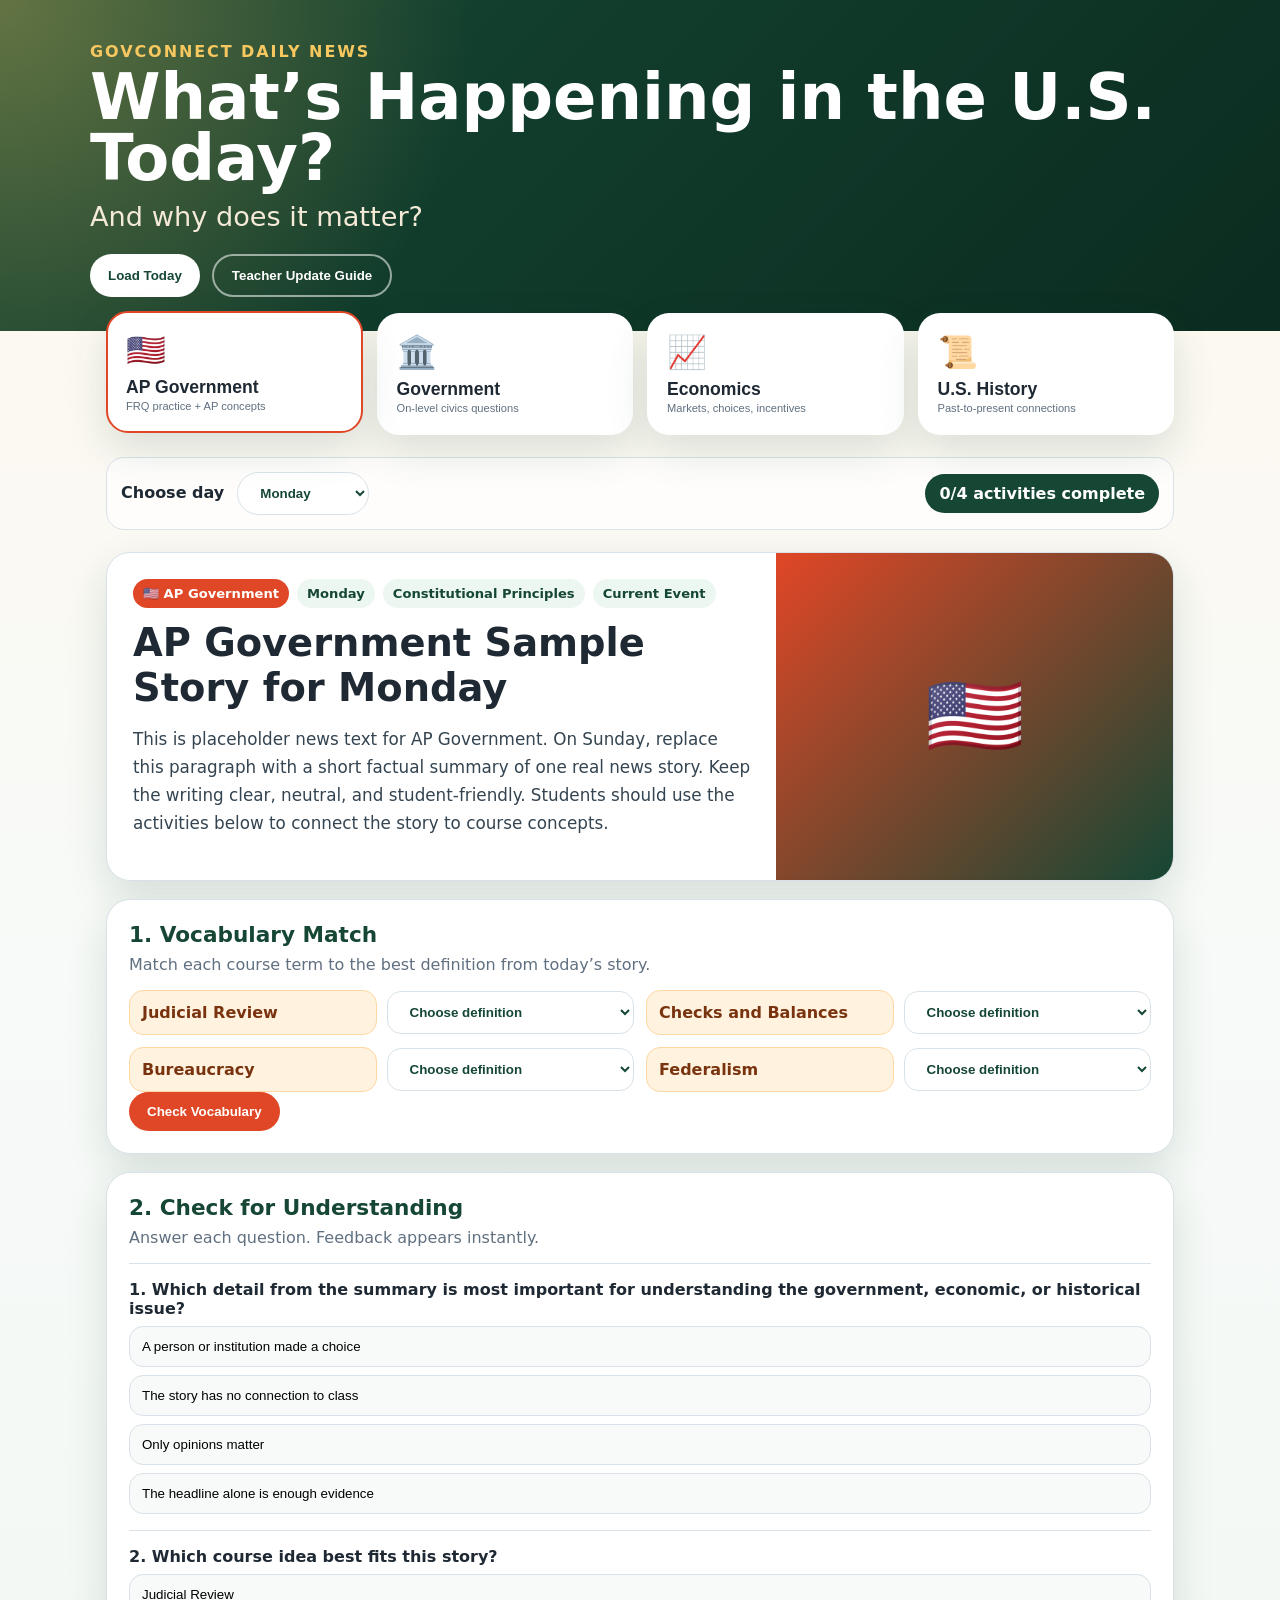
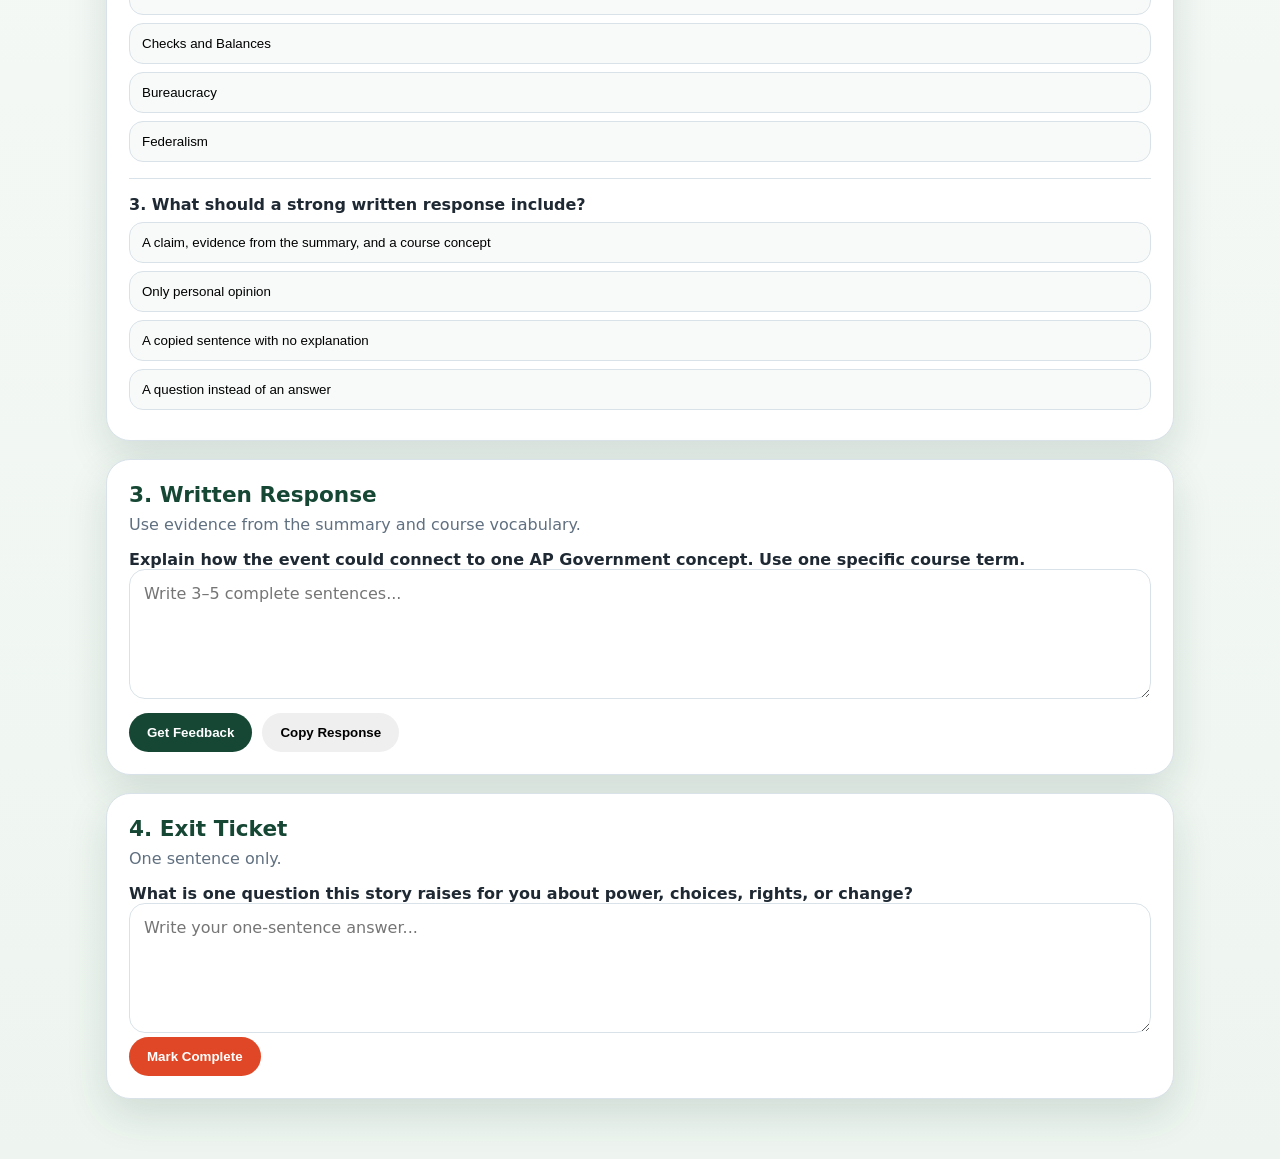
==== commit 2c181945: "Add files via upload" ====
--- a/index.html
+++ b/index.html
@@ -1,63 +1,78 @@
-<!doctype html>
+<!DOCTYPE html>
 <html lang="en">
 <head>
-  <meta charset="utf-8" />
-  <meta name="viewport" content="width=device-width, initial-scale=1" />
-  <title>GovConnect</title>
-  <meta name="description" content="GovConnect classroom current-events apps for government, civics, history, and economics." />
-  <link rel="stylesheet" href="shared/css/design-system.css" />
-  <style>
-    .app-grid{display:grid;grid-template-columns:repeat(auto-fit,minmax(260px,1fr));gap:18px;margin-top:24px}.app-card{display:flex;flex-direction:column;min-height:250px}.app-icon{font-size:2.6rem}.app-card p{color:var(--muted)}.launch{margin-top:auto;text-decoration:none;display:inline-flex;align-items:center;justify-content:center}.disabled{opacity:.62}.disabled .btn{background:#8a918d}.topline{font-weight:900;text-transform:uppercase;letter-spacing:.08em;color:var(--mv-orange);font-size:.8rem}.landing-hero{min-height:340px;display:flex;align-items:center}.small-note{font-size:.92rem;color:var(--muted)}
-  </style>
+  <meta charset="UTF-8" />
+  <meta name="viewport" content="width=device-width, initial-scale=1.0" />
+  <title>GovConnect Daily News</title>
+  <link rel="stylesheet" href="styles.css" />
 </head>
 <body>
-  <header class="hero landing-hero">
-    <div class="container hero-grid">
-      <div>
-        <span class="kicker">🏫 Apps for Education</span>
-        <h1>GovConnect</h1>
-        <p class="subtitle">A growing suite of quick, classroom-ready current-events tools for Social Science.</p>
-        <div class="meta-row"><span class="pill orange">Mesa Verde Green + Orange</span><span class="pill">GitHub Pages Ready</span><span class="pill">Google Sites Friendly</span></div>
+  <header class="hero">
+    <div class="hero__content">
+      <p class="eyebrow">GovConnect Daily News</p>
+      <h1>What’s Happening in the U.S. Today?</h1>
+      <p class="subtitle">And why does it matter?</p>
+      <div class="hero-actions">
+        <button id="todayBtn" class="button button--light">Load Today</button>
+        <button id="teacherBtn" class="button button--outline">Teacher Update Guide</button>
       </div>
-      <aside class="hero-card">
-        <div class="section-label">Teacher Workflow</div>
-        <h2>Update the news file. Teach the lesson.</h2>
-        <p>Each app uses simple JSON files so weekly stories can be swapped without rebuilding the website.</p>
-      </aside>
     </div>
   </header>
-  <main class="container">
-    <div class="app-grid">
-      <article class="card app-card">
-        <div class="app-icon">🇺🇸</div>
-        <p class="topline">AP Government</p>
-        <h2>What's Happening in the U.S. Today?</h2>
-        <p>AP-style current events with government concepts, vocabulary, and written practice.</p>
-        <a class="btn launch" href="ap-gov/">Launch AP Gov</a>
-      </article>
-      <article class="card app-card">
-        <div class="app-icon">🏛️</div>
-        <p class="topline">American Government / Civics</p>
-        <h2>Civics Daily</h2>
-        <p>On-level daily stories with easier questions, vocabulary sorting, and a civic connection.</p>
-        <a class="btn orange launch" href="civics-daily/">Launch Civics</a>
-      </article>
-      <article class="card app-card disabled">
-        <div class="app-icon">📜</div>
-        <p class="topline">Coming Soon</p>
-        <h2>U.S. History Daily</h2>
-        <p>Current and historical connections for U.S. History units.</p>
-        <span class="btn launch">Coming Soon</span>
-      </article>
-      <article class="card app-card disabled">
-        <div class="app-icon">📈</div>
-        <p class="topline">Coming Soon</p>
-        <h2>Economics Daily</h2>
-        <p>News stories connected to markets, policy, inflation, jobs, and decision-making.</p>
-        <span class="btn launch">Coming Soon</span>
-      </article>
-    </div>
-    <p class="footer-note">Main site: <strong>/govconnect/</strong> • AP Gov: <strong>/govconnect/ap-gov/</strong> • Civics: <strong>/govconnect/civics-daily/</strong></p>
+
+  <main>
+    <section class="course-picker" aria-label="Choose a course">
+      <button class="course-card active" data-course="apgov">
+        <span>🇺🇸</span>
+        <strong>AP Government</strong>
+        <small>FRQ practice + AP concepts</small>
+      </button>
+      <button class="course-card" data-course="gov">
+        <span>🏛️</span>
+        <strong>Government</strong>
+        <small>On-level civics questions</small>
+      </button>
+      <button class="course-card" data-course="econ">
+        <span>📈</span>
+        <strong>Economics</strong>
+        <small>Markets, choices, incentives</small>
+      </button>
+      <button class="course-card" data-course="ushistory">
+        <span>📜</span>
+        <strong>U.S. History</strong>
+        <small>Past-to-present connections</small>
+      </button>
+    </section>
+
+    <section class="toolbar">
+      <div>
+        <label for="daySelect">Choose day</label>
+        <select id="daySelect">
+          <option value="monday">Monday</option>
+          <option value="tuesday">Tuesday</option>
+          <option value="wednesday">Wednesday</option>
+          <option value="thursday">Thursday</option>
+          <option value="friday">Friday</option>
+        </select>
+      </div>
+      <div class="completion-pill"><span id="completionCount">0</span>/4 activities complete</div>
+    </section>
+
+    <section id="app" class="app-shell" aria-live="polite"></section>
   </main>
+
+  <dialog id="teacherDialog" class="teacher-dialog">
+    <button id="closeTeacher" class="close" aria-label="Close">×</button>
+    <h2>Sunday Update Workflow</h2>
+    <p>Each course has one editable JSON file in the <code>/data</code> folder. Update the five daily stories before the week begins, commit to GitHub, and the site refreshes automatically after deployment.</p>
+    <ol>
+      <li>Open <code>/data/apgov.json</code>, <code>gov.json</code>, <code>econ.json</code>, or <code>ushistory.json</code>.</li>
+      <li>Replace the headline, summary, vocabulary, questions, and written response prompt.</li>
+      <li>Keep the same quotation marks, commas, and brackets.</li>
+      <li>Commit changes to GitHub. Your published site updates through GitHub Pages/Netlify/Vercel.</li>
+    </ol>
+    <p><strong>Teacher tip:</strong> Keep the summary factual. Let students make the course connection through the questions.</p>
+  </dialog>
+
+  <script src="script.js"></script>
 </body>
 </html>
--- a/styles.css
+++ b/styles.css
@@ -0,0 +1,157 @@
+:root {
+  --green: #154734;
+  --orange: #e04726;
+  --cream: #fff8ed;
+  --ink: #1f2933;
+  --muted: #607080;
+  --line: #d9e2e8;
+  --card: #ffffff;
+  --good: #2f855a;
+  --bad: #c53030;
+  --gold: #f6c85f;
+  --shadow: 0 16px 40px rgba(21, 71, 52, 0.14);
+}
+
+* { box-sizing: border-box; }
+body {
+  margin: 0;
+  font-family: Inter, ui-sans-serif, system-ui, -apple-system, BlinkMacSystemFont, "Segoe UI", sans-serif;
+  background: linear-gradient(180deg, var(--cream), #f7faf8 35%, #eef5f0);
+  color: var(--ink);
+}
+
+.hero {
+  background: radial-gradient(circle at top left, rgba(246, 200, 95, .35), transparent 36%), linear-gradient(135deg, var(--green), #0b2c20);
+  color: white;
+  padding: 42px 20px 34px;
+}
+.hero__content { max-width: 1100px; margin: 0 auto; }
+.eyebrow { margin: 0 0 6px; text-transform: uppercase; letter-spacing: .12em; font-weight: 800; color: var(--gold); }
+h1 { margin: 0; font-size: clamp(2.2rem, 5vw, 4.8rem); line-height: .95; }
+.subtitle { font-size: clamp(1.1rem, 2.5vw, 1.7rem); margin: 12px 0 22px; color: #f4ead7; }
+.hero-actions { display: flex; gap: 12px; flex-wrap: wrap; }
+.button, select {
+  border: 0;
+  border-radius: 999px;
+  padding: 12px 18px;
+  font-weight: 800;
+  cursor: pointer;
+}
+.button--light { background: white; color: var(--green); }
+.button--outline { background: transparent; color: white; border: 2px solid rgba(255,255,255,.55); }
+
+main { max-width: 1100px; margin: -18px auto 60px; padding: 0 16px; }
+.course-picker {
+  display: grid;
+  grid-template-columns: repeat(4, minmax(0, 1fr));
+  gap: 14px;
+}
+.course-card {
+  background: var(--card);
+  border: 2px solid transparent;
+  border-radius: 22px;
+  box-shadow: var(--shadow);
+  padding: 18px;
+  text-align: left;
+  cursor: pointer;
+  color: var(--ink);
+}
+.course-card span { display: block; font-size: 2rem; margin-bottom: 8px; }
+.course-card strong { display: block; font-size: 1.1rem; }
+.course-card small { color: var(--muted); }
+.course-card.active { border-color: var(--orange); transform: translateY(-2px); }
+
+.toolbar {
+  display: flex;
+  justify-content: space-between;
+  align-items: center;
+  gap: 12px;
+  margin: 22px 0;
+  background: rgba(255,255,255,.75);
+  border: 1px solid var(--line);
+  border-radius: 18px;
+  padding: 14px;
+}
+.toolbar label { font-weight: 800; margin-right: 8px; }
+select { border: 1px solid var(--line); background: white; color: var(--green); }
+.completion-pill {
+  background: var(--green);
+  color: white;
+  padding: 10px 14px;
+  border-radius: 999px;
+  font-weight: 800;
+}
+
+.app-shell { display: grid; gap: 18px; }
+.news-card, .activity-card {
+  background: white;
+  border: 1px solid var(--line);
+  border-radius: 24px;
+  box-shadow: var(--shadow);
+  overflow: hidden;
+}
+.news-header {
+  display: grid;
+  grid-template-columns: 1.35fr .8fr;
+  gap: 0;
+}
+.news-copy { padding: 26px; }
+.tag-row { display: flex; flex-wrap: wrap; gap: 8px; margin-bottom: 12px; }
+.tag { background: #edf7f1; color: var(--green); border-radius: 999px; padding: 7px 10px; font-weight: 800; font-size: .82rem; }
+.course-tag { background: var(--orange); color: white; }
+.news-copy h2 { margin: 0 0 12px; font-size: clamp(1.6rem, 3vw, 2.5rem); }
+.summary { font-size: 1.05rem; line-height: 1.65; color: #344450; }
+.news-image {
+  min-height: 260px;
+  background: linear-gradient(135deg, var(--orange), var(--green));
+  display: flex;
+  align-items: center;
+  justify-content: center;
+  color: white;
+  font-size: 5rem;
+}
+.activity-card { padding: 22px; }
+.activity-card h3 { margin: 0 0 8px; color: var(--green); font-size: 1.35rem; }
+.instructions { color: var(--muted); margin-top: 0; }
+.vocab-grid { display: grid; grid-template-columns: repeat(2, minmax(0, 1fr)); gap: 12px; }
+.match-row { display: grid; grid-template-columns: 1fr 1fr; gap: 10px; align-items: center; }
+.term { background: #fff2df; border: 1px solid #ffd7a3; border-radius: 14px; padding: 12px; font-weight: 900; color: #79340f; }
+.match-row select { width: 100%; border-radius: 14px; }
+.question { border-top: 1px solid var(--line); padding-top: 16px; margin-top: 16px; }
+.option {
+  display: block;
+  width: 100%;
+  text-align: left;
+  background: #f7faf8;
+  border: 1px solid var(--line);
+  border-radius: 14px;
+  padding: 12px;
+  margin: 8px 0;
+  cursor: pointer;
+}
+.option.selected { outline: 3px solid rgba(224,71,38,.22); border-color: var(--orange); }
+.feedback { margin-top: 10px; padding: 12px; border-radius: 14px; display: none; }
+.feedback.show.good { display: block; background: #eaf8f0; color: var(--good); }
+.feedback.show.bad { display: block; background: #fff0f0; color: var(--bad); }
+textarea {
+  width: 100%; min-height: 130px; border-radius: 16px; border: 1px solid var(--line); padding: 14px; font: inherit;
+}
+.response-tools { display: flex; gap: 10px; flex-wrap: wrap; margin-top: 10px; }
+.button--orange { background: var(--orange); color: white; }
+.button--green { background: var(--green); color: white; }
+.response-feedback { background: #f7faf8; border: 1px solid var(--line); border-radius: 16px; padding: 14px; margin-top: 12px; display: none; }
+.response-feedback.show { display: block; }
+.teacher-dialog { max-width: 680px; border: 0; border-radius: 24px; box-shadow: var(--shadow); padding: 28px; }
+.teacher-dialog::backdrop { background: rgba(0,0,0,.45); }
+.close { float: right; border: 0; background: #f2f2f2; border-radius: 50%; width: 34px; height: 34px; font-size: 1.3rem; cursor: pointer; }
+code { background: #f3f4f6; padding: 2px 6px; border-radius: 6px; }
+@media (max-width: 820px) {
+  .course-picker { grid-template-columns: repeat(2, minmax(0, 1fr)); }
+  .news-header { grid-template-columns: 1fr; }
+  .toolbar { align-items: flex-start; flex-direction: column; }
+  .vocab-grid { grid-template-columns: 1fr; }
+}
+@media (max-width: 520px) {
+  .course-picker { grid-template-columns: 1fr; }
+  .match-row { grid-template-columns: 1fr; }
+}
